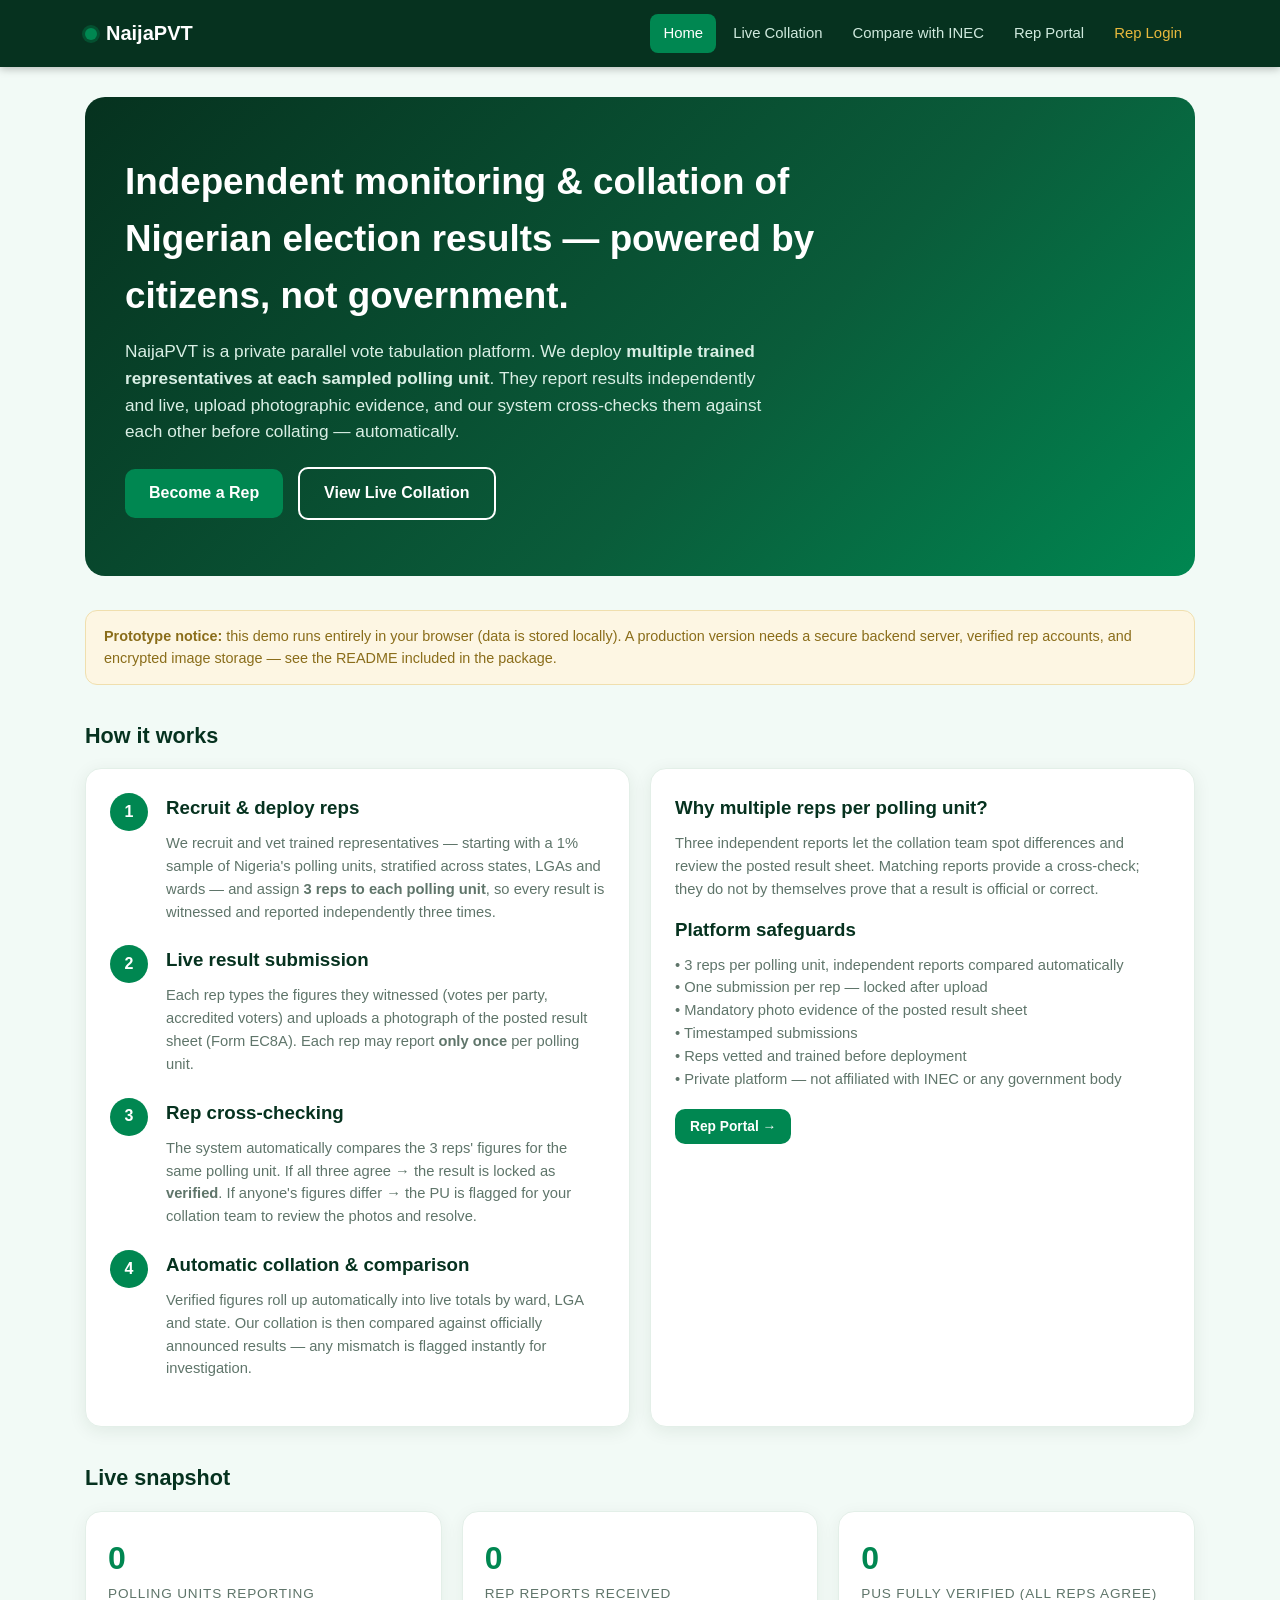
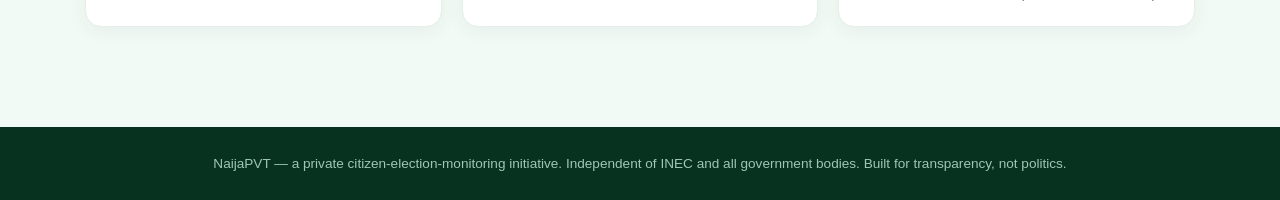
==== index.html @ eee7d74d "Enforce three-rep result cross-checking" ====
<!DOCTYPE html>
<html lang="en">
<head>
<meta charset="UTF-8"><meta name="viewport" content="width=device-width, initial-scale=1.0">
<title>NaijaPVT — Citizen Election Result Monitoring</title>
<link rel="stylesheet" href="css/style.css">
</head>
<body>
<header class="topnav" id="appnav"></header>
<div class="container">
  <section class="hero">
    <h1>Independent monitoring &amp; collation of Nigerian election results — powered by citizens, not government.</h1>
    <p>NaijaPVT is a private parallel vote tabulation platform. We deploy <strong>multiple trained representatives at each sampled polling unit</strong>. They report results independently and live, upload photographic evidence, and our system cross-checks them against each other before collating — automatically.</p>
    <p style="margin-top:22px">
      <a class="btn" href="login.html">Become a Rep</a>
      <a class="btn ghost" href="results.html" style="margin-left:10px">View Live Collation</a>
    </p>
  </section>

  <div class="notice"><strong>Prototype notice:</strong> this demo runs entirely in your browser (data is stored locally). A production version needs a secure backend server, verified rep accounts, and encrypted image storage — see the README included in the package.</div>

  <h2 class="section-title">How it works</h2>
  <div class="grid c2">
    <div class="card">
      <div class="steps">
        <div class="step"><h3>Recruit &amp; deploy reps</h3><p class="muted">We recruit and vet trained representatives — starting with a 1% sample of Nigeria's polling units, stratified across states, LGAs and wards — and assign <strong>3 reps to each polling unit</strong>, so every result is witnessed and reported independently three times.</p></div>
        <div class="step"><h3>Live result submission</h3><p class="muted">Each rep types the figures they witnessed (votes per party, accredited voters) and uploads a photograph of the posted result sheet (Form EC8A). Each rep may report <strong>only once</strong> per polling unit.</p></div>
        <div class="step"><h3>Rep cross-checking</h3><p class="muted">The system automatically compares the 3 reps' figures for the same polling unit. If all three agree → the result is locked as <strong>verified</strong>. If anyone's figures differ → the PU is flagged for your collation team to review the photos and resolve.</p></div>
        <div class="step"><h3>Automatic collation &amp; comparison</h3><p class="muted">Verified figures roll up automatically into live totals by ward, LGA and state. Our collation is then compared against officially announced results — any mismatch is flagged instantly for investigation.</p></div>
      </div>
    </div>
    <div class="card">
      <h3>Why multiple reps per polling unit?</h3>
      <p class="muted" style="margin-bottom:14px">Three independent reports let the collation team spot differences and review the posted result sheet. Matching reports provide a cross-check; they do not by themselves prove that a result is official or correct.</p>
      <h3>Platform safeguards</h3>
      <p class="muted">
        • 3 reps per polling unit, independent reports compared automatically<br>
        • One submission per rep — locked after upload<br>
        • Mandatory photo evidence of the posted result sheet<br>
        • Timestamped submissions<br>
        • Reps vetted and trained before deployment<br>
        • Private platform — not affiliated with INEC or any government body
      </p>
      <p style="margin-top:18px"><a class="btn small" href="dashboard.html">Rep Portal →</a></p>
    </div>
  </div>

  <h2 class="section-title">Live snapshot</h2>
  <div class="grid c3" id="snapshot"></div>
</div>
<footer>NaijaPVT — a private citizen-election-monitoring initiative. Independent of INEC and all government bodies. Built for transparency, not politics.</footer>
<script src="js/store.js"></script>
<script>renderNav("home");
  const t = tallyConsensus(Object.values(getResults()));
  document.getElementById("snapshot").innerHTML = `
    <div class="stat"><div class="num">${fmt(t.pus)}</div><div class="lbl">Polling units reporting</div></div>
    <div class="stat"><div class="num">${fmt(t.reported)}</div><div class="lbl">Rep reports received</div></div>
    <div class="stat"><div class="num">${t.agreed}</div><div class="lbl">PUs fully verified (all reps agree)</div></div>`;
</script>
</body>
</html>
---- css/style.css ----
:root{ --green:#008751; --dark:#06321f; --light:#f2faf6; --gold:#e8b93d; --red:#c0392b; --ink:#12241b; }
*{box-sizing:border-box;margin:0;padding:0}
body{font-family:'Segoe UI',Roboto,Arial,sans-serif;background:var(--light);color:var(--ink);line-height:1.55}
a{color:var(--green);text-decoration:none}
header.topnav{background:var(--dark);color:#fff;position:sticky;top:0;z-index:50;box-shadow:0 2px 8px rgba(0,0,0,.25)}
.topnav-inner{max-width:1150px;margin:auto;display:flex;align-items:center;gap:22px;padding:14px 20px;flex-wrap:wrap}
.brand{font-weight:800;font-size:1.25rem;color:#fff;display:flex;align-items:center;gap:9px}
.brand .dot{width:12px;height:12px;border-radius:50%;background:var(--green);box-shadow:0 0 0 3px rgba(0,135,81,.35)}
.topnav nav{display:flex;gap:4px;flex-wrap:wrap;margin-left:auto}
.topnav nav a{color:#cfe9dd;padding:8px 13px;border-radius:8px;font-size:.93rem}
.topnav nav a:hover{background:rgba(255,255,255,.08);color:#fff}
.topnav nav a.active{background:var(--green);color:#fff}
.container{max-width:1150px;margin:auto;padding:30px 20px 60px}
.hero{background:linear-gradient(135deg,var(--dark),#0a5c3a 60%,var(--green));color:#fff;border-radius:20px;padding:56px 40px;margin-bottom:34px}
.hero h1{font-size:2.3rem;margin-bottom:14px;max-width:760px}
.hero p{max-width:640px;font-size:1.08rem;color:#d9efe5}
.btn{display:inline-block;background:var(--green);color:#fff;padding:12px 24px;border-radius:10px;border:none;font-size:1rem;cursor:pointer;font-weight:600;transition:.15s}
.btn:hover{background:#006b41;transform:translateY(-1px)}
.btn.ghost{background:transparent;border:2px solid #fff;color:#fff}
.btn.ghost:hover{background:rgba(255,255,255,.12)}
.btn.small{padding:7px 15px;font-size:.86rem}
.btn:disabled{background:#9db8ad;cursor:not-allowed;transform:none}
.grid{display:grid;gap:20px}
.grid.c3{grid-template-columns:repeat(auto-fit,minmax(280px,1fr))}
.grid.c2{grid-template-columns:repeat(auto-fit,minmax(min(100%,340px),1fr))}
.card{background:#fff;border-radius:16px;padding:24px;box-shadow:0 4px 18px rgba(6,50,31,.08);border:1px solid #e3efe8}
.card h3{margin-bottom:10px;color:var(--dark)}
.muted{color:#5f756a;font-size:.92rem}
.stat{background:#fff;border-radius:16px;padding:22px;border:1px solid #e3efe8;box-shadow:0 4px 18px rgba(6,50,31,.06)}
.stat .num{font-size:2rem;font-weight:800;color:var(--green)}
.stat .lbl{font-size:.85rem;color:#5f756a;text-transform:uppercase;letter-spacing:.06em}
table{width:100%;border-collapse:collapse;background:#fff;border-radius:12px;overflow:hidden;box-shadow:0 3px 14px rgba(6,50,31,.07)}
th{background:var(--dark);color:#fff;text-align:left;padding:11px 14px;font-size:.86rem;white-space:nowrap}
td{padding:10px 14px;border-bottom:1px solid #ecf3ef;font-size:.92rem}
tr:hover td{background:#f6fbf8}
form .row{display:grid;grid-template-columns:1fr 1fr;gap:16px}
@media(max-width:640px){form .row{grid-template-columns:1fr}}
label{display:block;font-size:.85rem;font-weight:600;margin:14px 0 5px;color:var(--dark)}
input,select,textarea{width:100%;padding:11px 13px;border:1.5px solid #cfe0d6;border-radius:10px;font-size:.95rem;background:#fbfefd}
input:focus,select:focus,textarea:focus,.btn:focus-visible,a:focus-visible{outline:3px solid #1e73be;outline-offset:2px;border-color:var(--green);box-shadow:0 0 0 3px rgba(0,135,81,.15)}
.flash{padding:14px 18px;border-radius:12px;margin-bottom:18px;font-weight:600}
.flash.ok{background:#e3f6ec;color:#0a6b43;border:1px solid #b9e6cd}
.flash.err{background:#fdecea;color:#a93226;border:1px solid #f5c6c0}
.flash.warn{background:#fdf6e3;color:#8a6d1a;border:1px solid #f0dfae}
.badge{display:inline-block;padding:3px 11px;border-radius:999px;font-size:.75rem;font-weight:700}
.badge.green{background:#e3f6ec;color:#0a6b43}.badge.red{background:#fdecea;color:#a93226}.badge.gold{background:#fdf6e3;color:#8a6d1a}
.bar-row{display:flex;align-items:center;gap:12px;margin:9px 0}
.bar-row .pname{width:64px;font-weight:700;font-size:.88rem}
.bar-wrap{flex:1;background:#eef5f1;border-radius:8px;height:26px;overflow:hidden}
.bar-fill{height:100%;background:var(--green);border-radius:8px;transition:width .8s ease}
.bar-row .pval{width:110px;text-align:right;font-weight:700;font-size:.88rem}
.evidence-grid{display:grid;grid-template-columns:repeat(auto-fill,minmax(230px,1fr));gap:16px}
.evidence{background:#fff;border-radius:14px;overflow:hidden;border:1px solid #e3efe8;box-shadow:0 3px 12px rgba(6,50,31,.07)}
.evidence img{width:100%;height:150px;object-fit:cover;background:#dfeae4}
.evidence .ev-body{padding:12px 14px;font-size:.85rem}
.section-title{margin:34px 0 16px;font-size:1.35rem;color:var(--dark)}
footer{background:var(--dark);color:#9fc7b4;text-align:center;padding:26px 16px;font-size:.85rem;margin-top:40px}
.steps{counter-reset:s}
.step{position:relative;padding-left:56px;margin-bottom:22px}
.step::before{counter-increment:s;content:counter(s);position:absolute;left:0;top:0;width:38px;height:38px;border-radius:50%;background:var(--green);color:#fff;display:flex;align-items:center;justify-content:center;font-weight:800}
.preview-img{max-width:100%;max-height:220px;border-radius:12px;border:1px solid #cfe0d6;margin-top:10px;display:none}
.notice{background:#fdf6e3;border:1px solid #f0dfae;border-radius:12px;padding:14px 18px;color:#8a6d1a;font-size:.9rem;margin-bottom:20px}
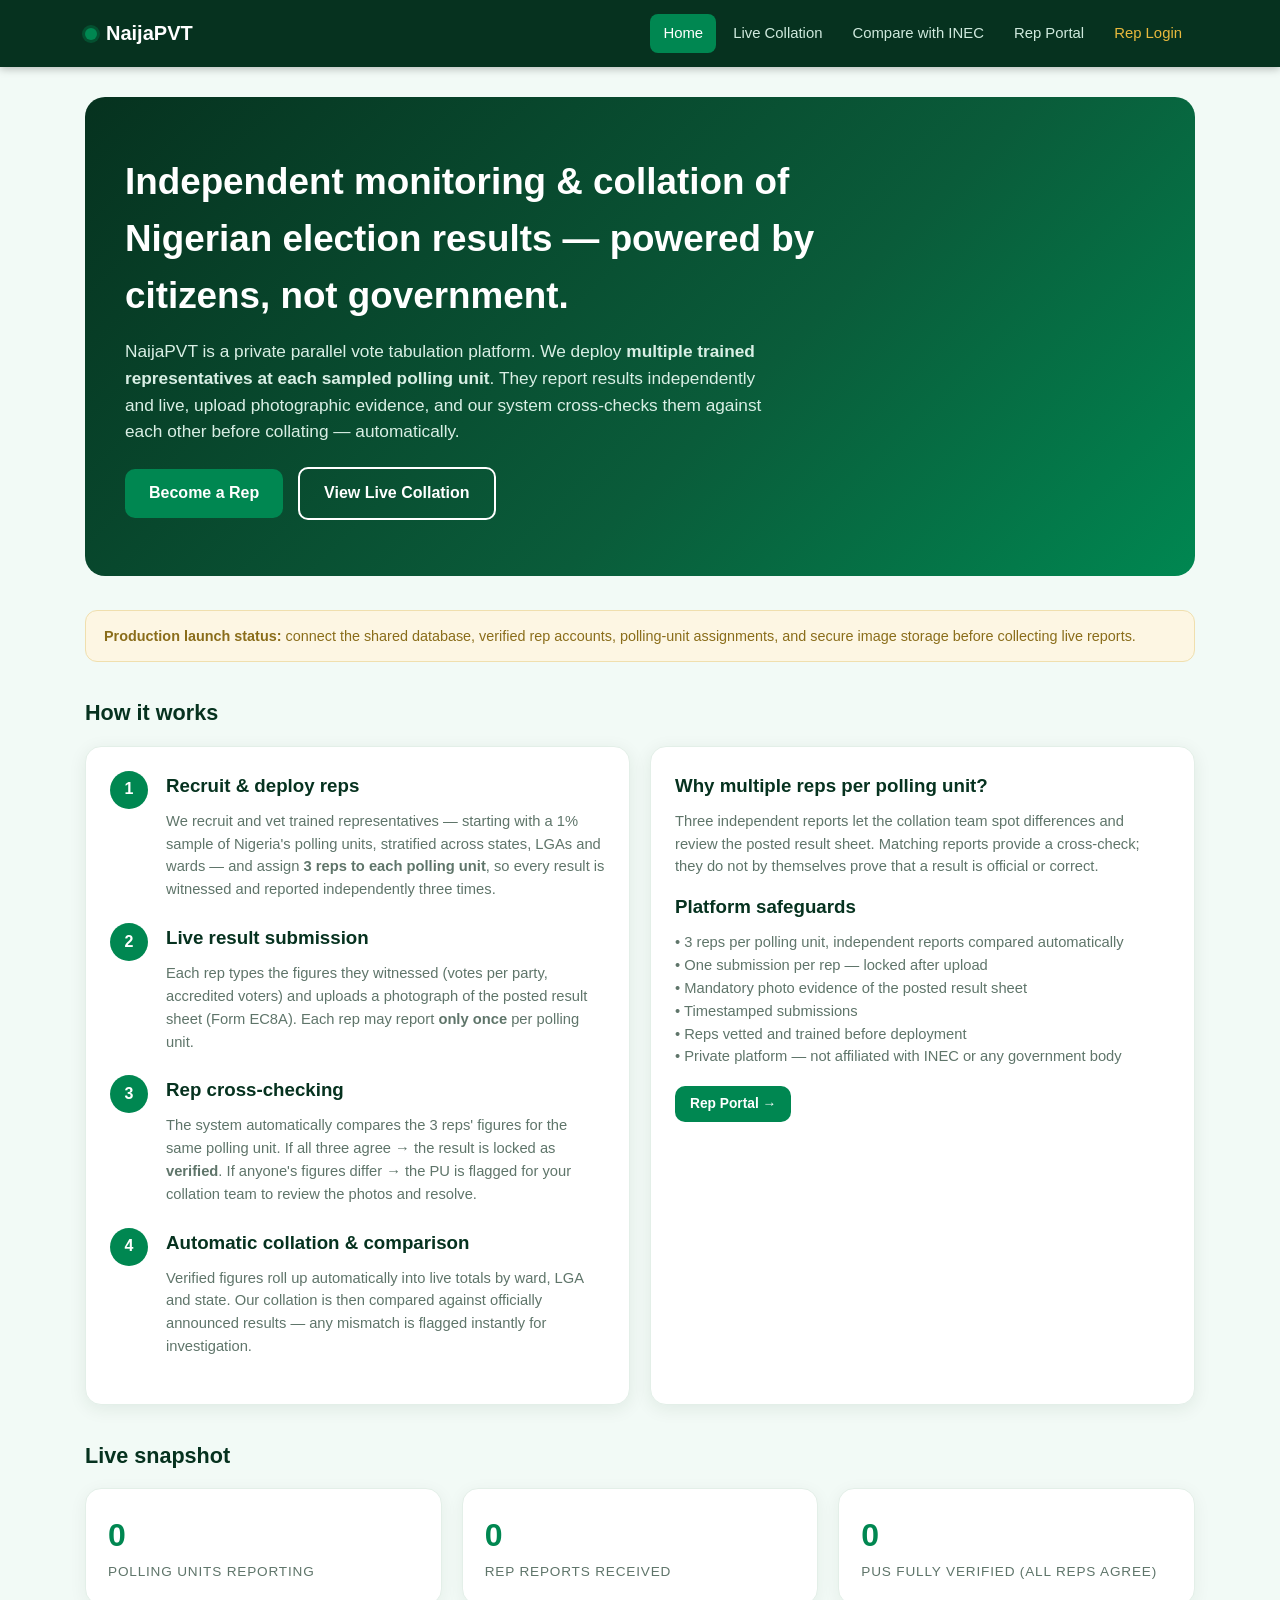
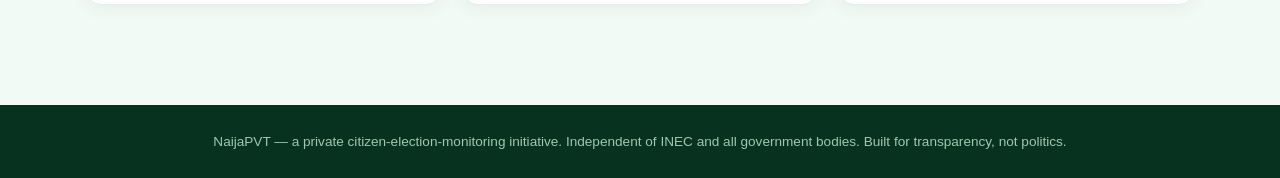
==== commit 9eff34f6: "Remove sample results and demo framing" ====
--- a/index.html
+++ b/index.html
@@ -17,7 +17,7 @@
     </p>
   </section>
 
-  <div class="notice"><strong>Prototype notice:</strong> this demo runs entirely in your browser (data is stored locally). A production version needs a secure backend server, verified rep accounts, and encrypted image storage — see the README included in the package.</div>
+  <div class="notice"><strong>Production launch status:</strong> connect the shared database, verified rep accounts, polling-unit assignments, and secure image storage before collecting live reports.</div>
 
   <h2 class="section-title">How it works</h2>
   <div class="grid c2">
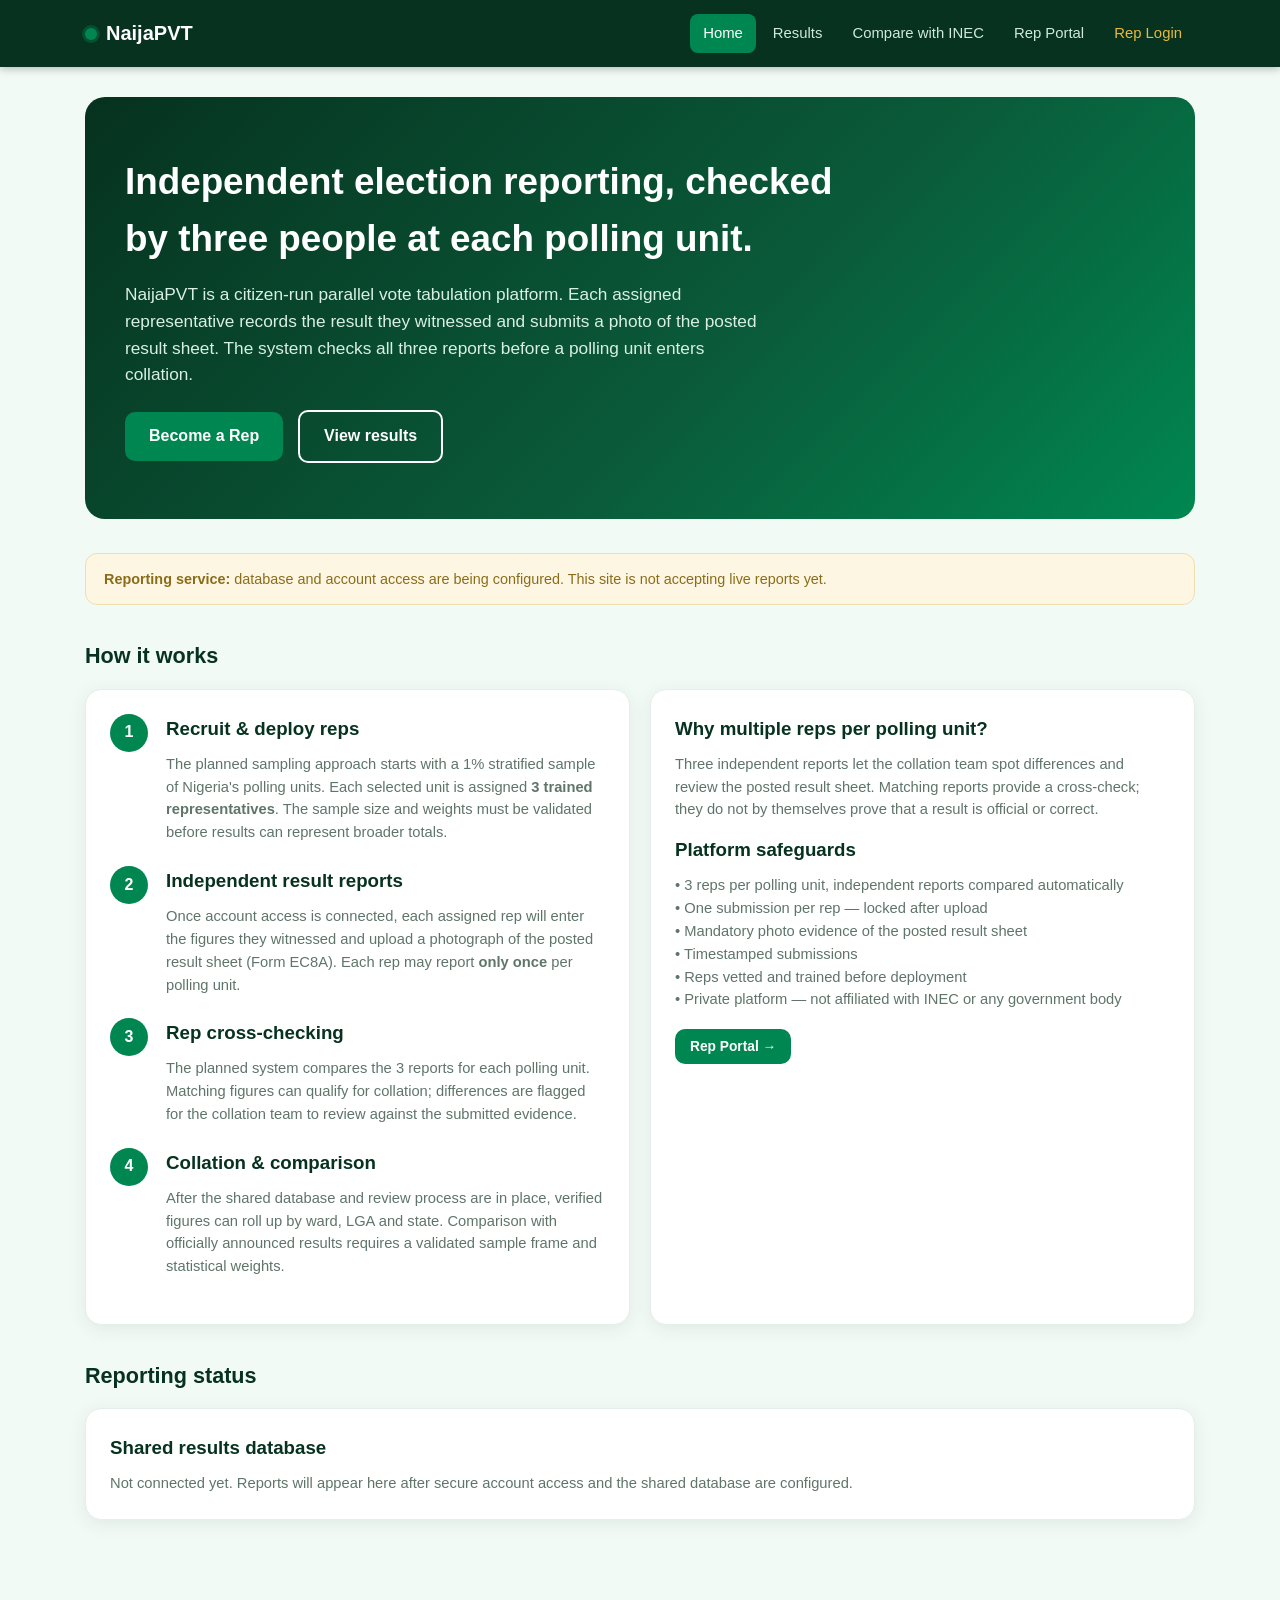
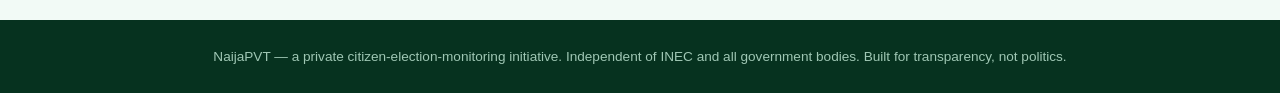
==== commit 5613d0c0: "Harden NaijaPVT architecture and production readiness" ====
--- a/index.html
+++ b/index.html
@@ -6,27 +6,28 @@
 <link rel="stylesheet" href="css/style.css">
 </head>
 <body>
+<a class="skip-link" href="#main">Skip to main content</a>
 <header class="topnav" id="appnav"></header>
-<div class="container">
+<main class="container" id="main">
   <section class="hero">
-    <h1>Independent monitoring &amp; collation of Nigerian election results — powered by citizens, not government.</h1>
-    <p>NaijaPVT is a private parallel vote tabulation platform. We deploy <strong>multiple trained representatives at each sampled polling unit</strong>. They report results independently and live, upload photographic evidence, and our system cross-checks them against each other before collating — automatically.</p>
+    <h1>Independent election reporting, checked by three people at each polling unit.</h1>
+    <p>NaijaPVT is a citizen-run parallel vote tabulation platform. Each assigned representative records the result they witnessed and submits a photo of the posted result sheet. The system checks all three reports before a polling unit enters collation.</p>
     <p style="margin-top:22px">
       <a class="btn" href="login.html">Become a Rep</a>
-      <a class="btn ghost" href="results.html" style="margin-left:10px">View Live Collation</a>
+      <a class="btn ghost" href="results.html" style="margin-left:10px">View results</a>
     </p>
   </section>
 
-  <div class="notice"><strong>Production launch status:</strong> connect the shared database, verified rep accounts, polling-unit assignments, and secure image storage before collecting live reports.</div>
+  <div class="notice" role="status"><strong>Reporting service:</strong> database and account access are being configured. This site is not accepting live reports yet.</div>
 
   <h2 class="section-title">How it works</h2>
   <div class="grid c2">
     <div class="card">
       <div class="steps">
-        <div class="step"><h3>Recruit &amp; deploy reps</h3><p class="muted">We recruit and vet trained representatives — starting with a 1% sample of Nigeria's polling units, stratified across states, LGAs and wards — and assign <strong>3 reps to each polling unit</strong>, so every result is witnessed and reported independently three times.</p></div>
-        <div class="step"><h3>Live result submission</h3><p class="muted">Each rep types the figures they witnessed (votes per party, accredited voters) and uploads a photograph of the posted result sheet (Form EC8A). Each rep may report <strong>only once</strong> per polling unit.</p></div>
-        <div class="step"><h3>Rep cross-checking</h3><p class="muted">The system automatically compares the 3 reps' figures for the same polling unit. If all three agree → the result is locked as <strong>verified</strong>. If anyone's figures differ → the PU is flagged for your collation team to review the photos and resolve.</p></div>
-        <div class="step"><h3>Automatic collation &amp; comparison</h3><p class="muted">Verified figures roll up automatically into live totals by ward, LGA and state. Our collation is then compared against officially announced results — any mismatch is flagged instantly for investigation.</p></div>
+        <div class="step"><h3>Recruit &amp; deploy reps</h3><p class="muted">The planned sampling approach starts with a 1% stratified sample of Nigeria's polling units. Each selected unit is assigned <strong>3 trained representatives</strong>. The sample size and weights must be validated before results can represent broader totals.</p></div>
+        <div class="step"><h3>Independent result reports</h3><p class="muted">Once account access is connected, each assigned rep will enter the figures they witnessed and upload a photograph of the posted result sheet (Form EC8A). Each rep may report <strong>only once</strong> per polling unit.</p></div>
+        <div class="step"><h3>Rep cross-checking</h3><p class="muted">The planned system compares the 3 reports for each polling unit. Matching figures can qualify for collation; differences are flagged for the collation team to review against the submitted evidence.</p></div>
+        <div class="step"><h3>Collation &amp; comparison</h3><p class="muted">After the shared database and review process are in place, verified figures can roll up by ward, LGA and state. Comparison with officially announced results requires a validated sample frame and statistical weights.</p></div>
       </div>
     </div>
     <div class="card">
@@ -45,17 +46,11 @@
     </div>
   </div>
 
-  <h2 class="section-title">Live snapshot</h2>
-  <div class="grid c3" id="snapshot"></div>
-</div>
+  <h2 class="section-title">Reporting status</h2>
+  <section class="card" aria-live="polite"><h3>Shared results database</h3><p class="muted">Not connected yet. Reports will appear here after secure account access and the shared database are configured.</p></section>
+</main>
 <footer>NaijaPVT — a private citizen-election-monitoring initiative. Independent of INEC and all government bodies. Built for transparency, not politics.</footer>
 <script src="js/store.js"></script>
-<script>renderNav("home");
-  const t = tallyConsensus(Object.values(getResults()));
-  document.getElementById("snapshot").innerHTML = `
-    <div class="stat"><div class="num">${fmt(t.pus)}</div><div class="lbl">Polling units reporting</div></div>
-    <div class="stat"><div class="num">${fmt(t.reported)}</div><div class="lbl">Rep reports received</div></div>
-    <div class="stat"><div class="num">${t.agreed}</div><div class="lbl">PUs fully verified (all reps agree)</div></div>`;
-</script>
+<script>renderNav("home");</script>
 </body>
 </html>
--- a/css/style.css
+++ b/css/style.css
@@ -3,6 +3,8 @@
 *{box-sizing:border-box;margin:0;padding:0}
 body{font-family:'Segoe UI',Roboto,Arial,sans-serif;background:var(--light);color:var(--ink);line-height:1.55}
 a{color:var(--green);text-decoration:none}
+.skip-link{position:absolute;left:12px;top:-60px;z-index:100;background:#fff;color:var(--dark);padding:10px 14px;border-radius:8px;font-weight:700;box-shadow:0 2px 10px rgba(0,0,0,.2)}
+.skip-link:focus{top:12px;outline:3px solid #1e73be;outline-offset:2px}
 header.topnav{background:var(--dark);color:#fff;position:sticky;top:0;z-index:50;box-shadow:0 2px 8px rgba(0,0,0,.25)}
 .topnav-inner{max-width:1150px;margin:auto;display:flex;align-items:center;gap:22px;padding:14px 20px;flex-wrap:wrap}
 .brand{font-weight:800;font-size:1.25rem;color:#fff;display:flex;align-items:center;gap:9px}
@@ -36,6 +38,7 @@
 tr:hover td{background:#f6fbf8}
 form .row{display:grid;grid-template-columns:1fr 1fr;gap:16px}
 @media(max-width:640px){form .row{grid-template-columns:1fr}}
+@media(max-width:640px){.container{padding:22px 14px 44px}.hero{padding:36px 22px}.hero h1{font-size:1.8rem}.topnav-inner{padding:12px 14px;gap:10px}.topnav nav{margin-left:0}.topnav nav a{padding:7px 9px}.card{padding:18px}}
 label{display:block;font-size:.85rem;font-weight:600;margin:14px 0 5px;color:var(--dark)}
 input,select,textarea{width:100%;padding:11px 13px;border:1.5px solid #cfe0d6;border-radius:10px;font-size:.95rem;background:#fbfefd}
 input:focus,select:focus,textarea:focus,.btn:focus-visible,a:focus-visible{outline:3px solid #1e73be;outline-offset:2px;border-color:var(--green);box-shadow:0 0 0 3px rgba(0,135,81,.15)}
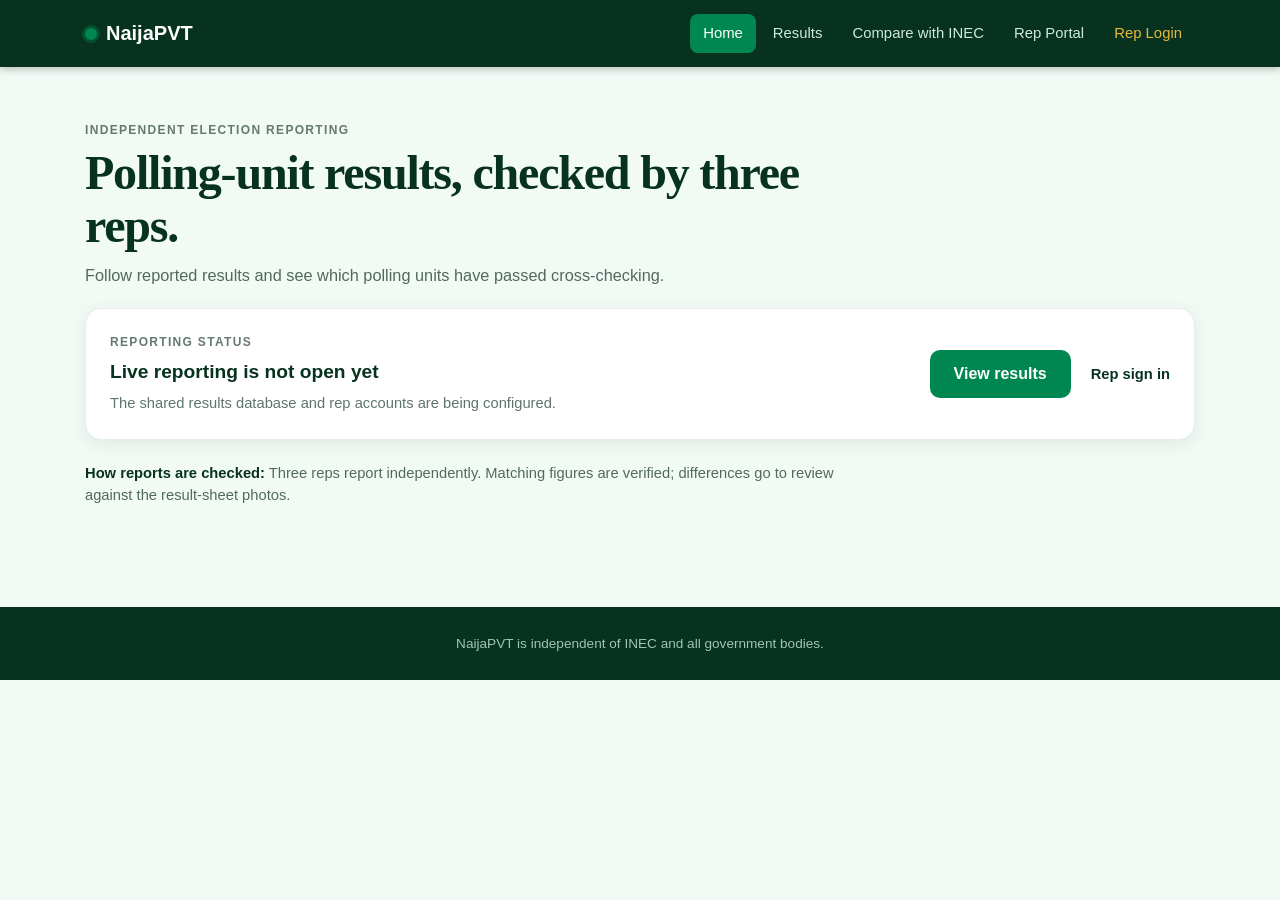
==== commit 125c6d4b: "Make homepage results-first and compact" ====
--- a/index.html
+++ b/index.html
@@ -9,47 +9,27 @@
 <a class="skip-link" href="#main">Skip to main content</a>
 <header class="topnav" id="appnav"></header>
 <main class="container" id="main">
-  <section class="hero">
-    <h1>Independent election reporting, checked by three people at each polling unit.</h1>
-    <p>NaijaPVT is a citizen-run parallel vote tabulation platform. Each assigned representative records the result they witnessed and submits a photo of the posted result sheet. The system checks all three reports before a polling unit enters collation.</p>
-    <p style="margin-top:22px">
-      <a class="btn" href="login.html">Become a Rep</a>
-      <a class="btn ghost" href="results.html" style="margin-left:10px">View results</a>
-    </p>
+  <section class="home-hero">
+    <p class="eyebrow">Independent election reporting</p>
+    <h1>Polling-unit results, checked by three reps.</h1>
+    <p>Follow reported results and see which polling units have passed cross-checking.</p>
   </section>
 
-  <div class="notice" role="status"><strong>Reporting service:</strong> database and account access are being configured. This site is not accepting live reports yet.</div>
+  <section class="card reporting-status" aria-live="polite" aria-labelledby="reporting-title">
+    <div>
+      <p class="eyebrow">Reporting status</p>
+      <h2 id="reporting-title">Live reporting is not open yet</h2>
+      <p class="muted">The shared results database and rep accounts are being configured.</p>
+    </div>
+    <div class="reporting-actions">
+      <a class="btn" href="results.html">View results</a>
+      <a class="rep-link" href="login.html">Rep sign in</a>
+    </div>
+  </section>
 
-  <h2 class="section-title">How it works</h2>
-  <div class="grid c2">
-    <div class="card">
-      <div class="steps">
-        <div class="step"><h3>Recruit &amp; deploy reps</h3><p class="muted">The planned sampling approach starts with a 1% stratified sample of Nigeria's polling units. Each selected unit is assigned <strong>3 trained representatives</strong>. The sample size and weights must be validated before results can represent broader totals.</p></div>
-        <div class="step"><h3>Independent result reports</h3><p class="muted">Once account access is connected, each assigned rep will enter the figures they witnessed and upload a photograph of the posted result sheet (Form EC8A). Each rep may report <strong>only once</strong> per polling unit.</p></div>
-        <div class="step"><h3>Rep cross-checking</h3><p class="muted">The planned system compares the 3 reports for each polling unit. Matching figures can qualify for collation; differences are flagged for the collation team to review against the submitted evidence.</p></div>
-        <div class="step"><h3>Collation &amp; comparison</h3><p class="muted">After the shared database and review process are in place, verified figures can roll up by ward, LGA and state. Comparison with officially announced results requires a validated sample frame and statistical weights.</p></div>
-      </div>
-    </div>
-    <div class="card">
-      <h3>Why multiple reps per polling unit?</h3>
-      <p class="muted" style="margin-bottom:14px">Three independent reports let the collation team spot differences and review the posted result sheet. Matching reports provide a cross-check; they do not by themselves prove that a result is official or correct.</p>
-      <h3>Platform safeguards</h3>
-      <p class="muted">
-        • 3 reps per polling unit, independent reports compared automatically<br>
-        • One submission per rep — locked after upload<br>
-        • Mandatory photo evidence of the posted result sheet<br>
-        • Timestamped submissions<br>
-        • Reps vetted and trained before deployment<br>
-        • Private platform — not affiliated with INEC or any government body
-      </p>
-      <p style="margin-top:18px"><a class="btn small" href="dashboard.html">Rep Portal →</a></p>
-    </div>
-  </div>
-
-  <h2 class="section-title">Reporting status</h2>
-  <section class="card" aria-live="polite"><h3>Shared results database</h3><p class="muted">Not connected yet. Reports will appear here after secure account access and the shared database are configured.</p></section>
+  <p class="how-it-works"><strong>How reports are checked:</strong> Three reps report independently. Matching figures are verified; differences go to review against the result-sheet photos.</p>
 </main>
-<footer>NaijaPVT — a private citizen-election-monitoring initiative. Independent of INEC and all government bodies. Built for transparency, not politics.</footer>
+<footer>NaijaPVT is independent of INEC and all government bodies.</footer>
 <script src="js/store.js"></script>
 <script>renderNav("home");</script>
 </body>
--- a/css/style.css
+++ b/css/style.css
@@ -14,6 +14,16 @@
 .topnav nav a:hover{background:rgba(255,255,255,.08);color:#fff}
 .topnav nav a.active{background:var(--green);color:#fff}
 .container{max-width:1150px;margin:auto;padding:30px 20px 60px}
+.home-hero{padding:24px 0 20px;max-width:760px}
+.home-hero h1{font-family:Georgia,'Times New Roman',serif;font-size:clamp(2rem,4vw,3rem);line-height:1.12;letter-spacing:-.025em;color:var(--dark);margin:6px 0 10px}
+.home-hero>p:last-child{max-width:600px;color:#52695e;font-size:1.02rem}
+.eyebrow{font-size:.75rem;font-weight:800;letter-spacing:.11em;text-transform:uppercase;color:#65796e}
+.reporting-status{display:flex;align-items:center;justify-content:space-between;gap:24px;border-left:4px solid var(--gold);padding:22px 24px}
+.reporting-status h2{font-size:1.2rem;color:var(--dark);margin:5px 0}
+.reporting-actions{display:flex;align-items:center;gap:20px;flex-shrink:0}
+.rep-link{font-size:.92rem;font-weight:700;color:var(--dark)}
+.how-it-works{max-width:760px;margin-top:22px;color:#52695e;font-size:.92rem}
+.how-it-works strong{color:var(--dark)}
 .hero{background:linear-gradient(135deg,var(--dark),#0a5c3a 60%,var(--green));color:#fff;border-radius:20px;padding:56px 40px;margin-bottom:34px}
 .hero h1{font-size:2.3rem;margin-bottom:14px;max-width:760px}
 .hero p{max-width:640px;font-size:1.08rem;color:#d9efe5}
@@ -38,7 +48,7 @@
 tr:hover td{background:#f6fbf8}
 form .row{display:grid;grid-template-columns:1fr 1fr;gap:16px}
 @media(max-width:640px){form .row{grid-template-columns:1fr}}
-@media(max-width:640px){.container{padding:22px 14px 44px}.hero{padding:36px 22px}.hero h1{font-size:1.8rem}.topnav-inner{padding:12px 14px;gap:10px}.topnav nav{margin-left:0}.topnav nav a{padding:7px 9px}.card{padding:18px}}
+@media(max-width:640px){.container{padding:22px 14px 44px}.home-hero{padding:10px 0 18px}.reporting-status{align-items:flex-start;flex-direction:column;gap:16px;padding:18px}.reporting-actions{width:100%;justify-content:space-between}.hero{padding:36px 22px}.hero h1{font-size:1.8rem}.topnav-inner{padding:12px 14px;gap:10px}.topnav nav{margin-left:0}.topnav nav a{padding:7px 9px}.card{padding:18px}}
 label{display:block;font-size:.85rem;font-weight:600;margin:14px 0 5px;color:var(--dark)}
 input,select,textarea{width:100%;padding:11px 13px;border:1.5px solid #cfe0d6;border-radius:10px;font-size:.95rem;background:#fbfefd}
 input:focus,select:focus,textarea:focus,.btn:focus-visible,a:focus-visible{outline:3px solid #1e73be;outline-offset:2px;border-color:var(--green);box-shadow:0 0 0 3px rgba(0,135,81,.15)}
